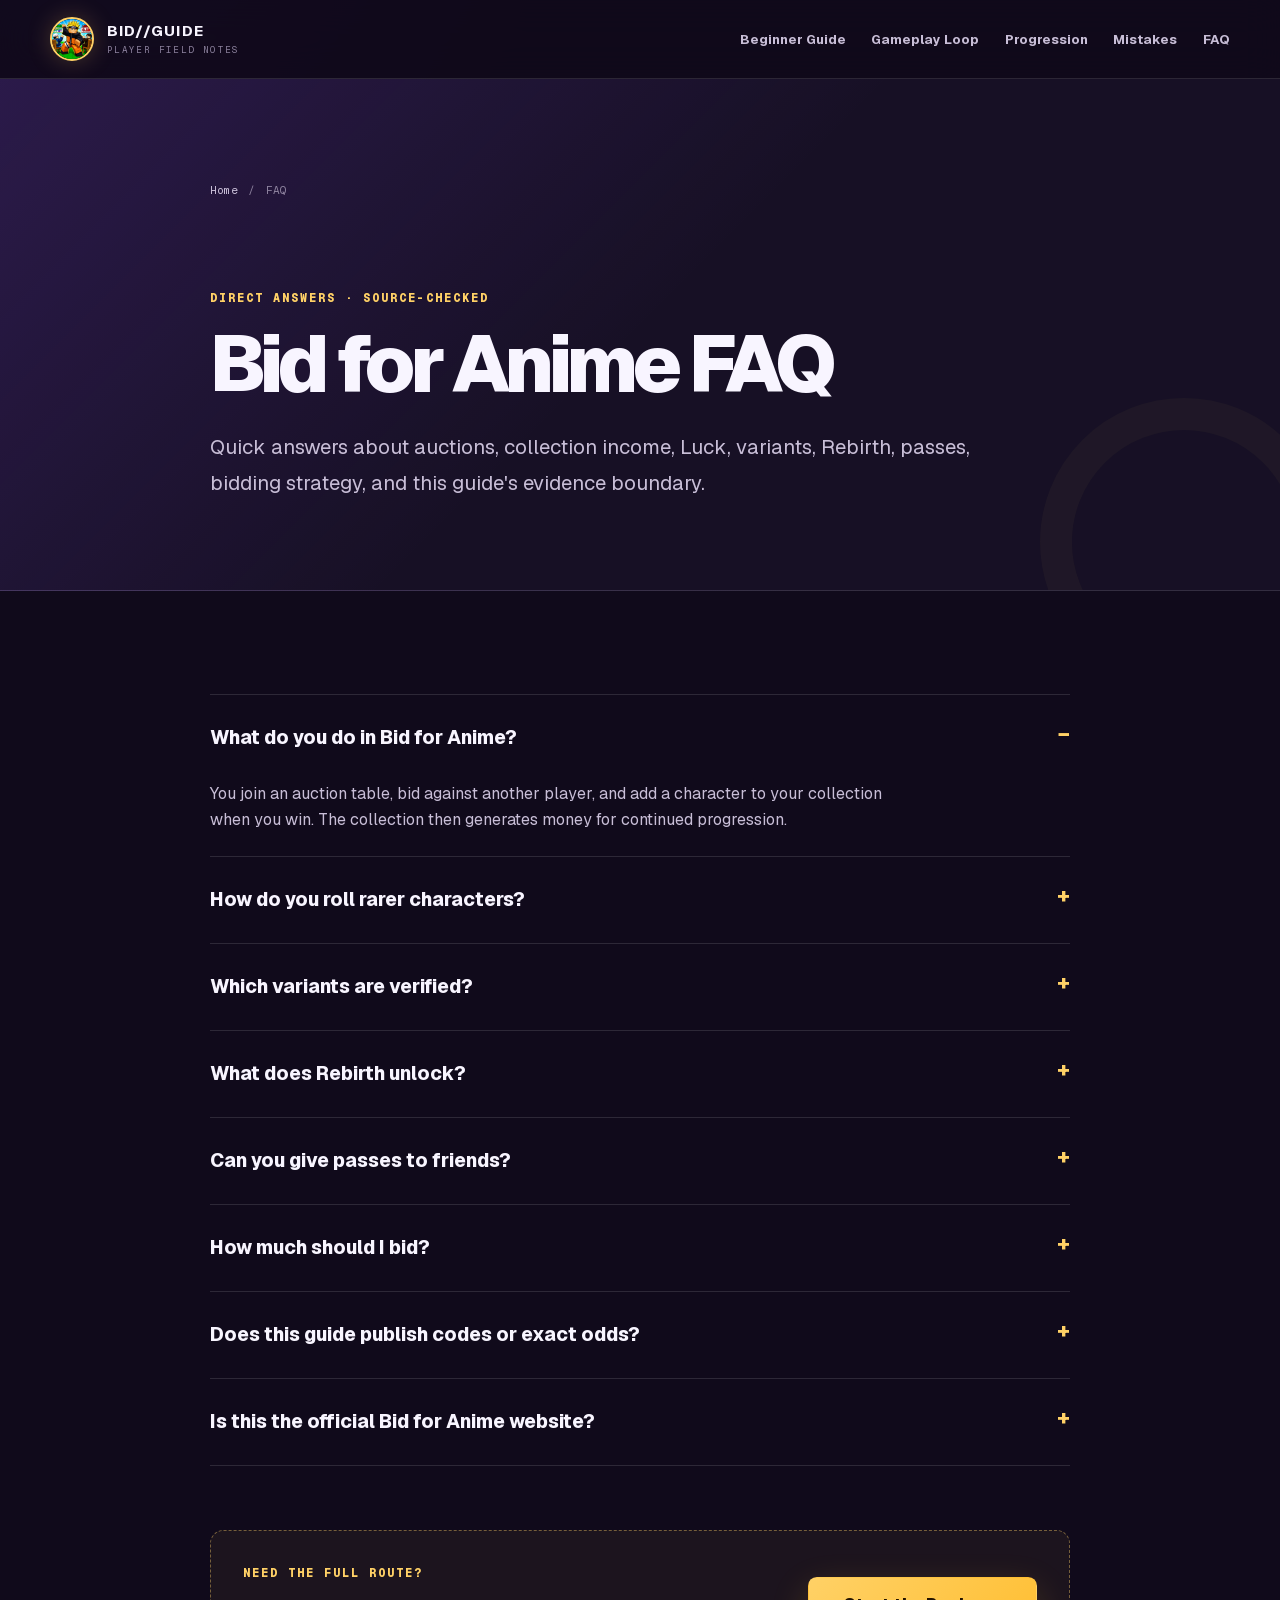
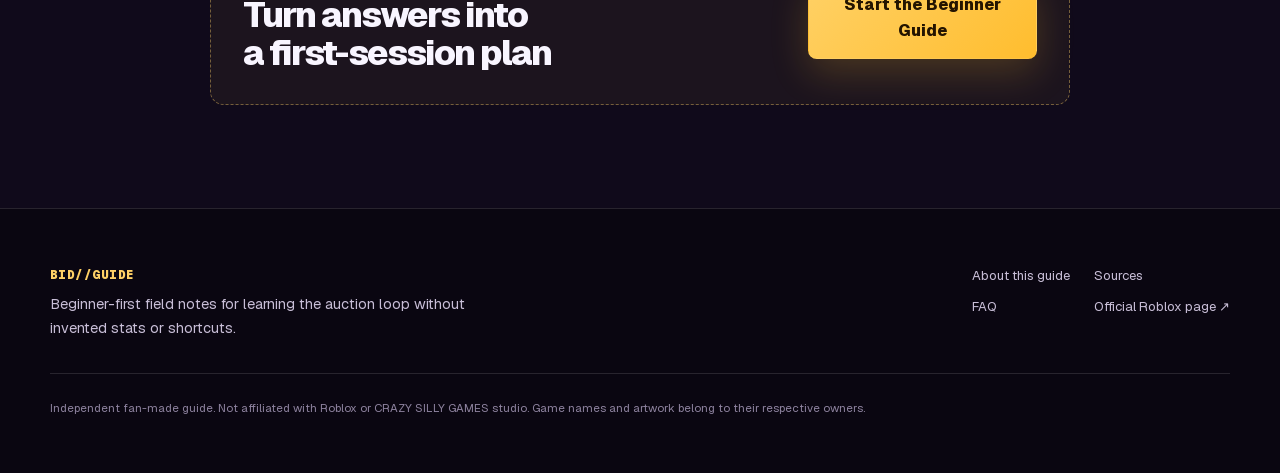
==== faq/index.html @ 11d9f4ff "deploy: publish Bid for Anime beginner guide" ====
<!DOCTYPE html><html lang="en"><head><meta charSet="utf-8"/><meta name="viewport" content="width=device-width, initial-scale=1"/><link rel="stylesheet" href="/_next/static/css/index.BKUpjQ6x.css" data-rsc-css-href="/_next/static/css/index.BKUpjQ6x.css" data-precedence="vite-rsc/importer-resources"/><title>FAQ | Bid for Anime Guide</title><meta name="description" content="Quick answers about auctions, collection income, Luck, variants, Rebirth, passes, bidding strategy, and this guide&#x27;s evidence boundary."/><meta name="application-name" content="Bid for Anime Guide"/><meta property="og:title" content="Bid for Anime Beginner Guide &amp; Quick Start"/><meta property="og:description" content="A beginner-first, fan-made guide to auctions, collection income, Luck upgrades, variants, and Rebirth progression in Bid for Anime."/><meta property="og:url" content="https://bidforanimegame.wiki/"/><meta property="og:site_name" content="Bid for Anime Guide"/><meta property="og:type" content="website"/><meta property="og:locale" content="en_US"/><meta property="og:image" content="https://bidforanimegame.wiki/og.png"/><meta property="og:image:width" content="1730"/><meta property="og:image:height" content="909"/><meta property="og:image:alt" content="Bid for Anime Beginner Guide and Quick Start"/><meta name="twitter:card" content="summary_large_image"/><meta name="twitter:title" content="Bid for Anime Beginner Guide &amp; Quick Start"/><meta name="twitter:description" content="A beginner-first, fan-made guide to auctions, collection income, Luck upgrades, variants, and Rebirth progression in Bid for Anime."/><meta name="twitter:image" content="https://bidforanimegame.wiki/og.png"/><link rel="shortcut icon" href="/images/bid-for-anime-icon.png"/><link rel="icon" href="/images/bid-for-anime-icon.png"/><link rel="apple-touch-icon" href="/images/bid-for-anime-icon.png"/><link rel="canonical" href="https://bidforanimegame.wiki/faq/"/><meta name="theme-color" content="#120c1f"/><meta name="color-scheme" content="dark"/>
<link rel="preload" href="/_next/static/_vinext_fonts/geist-8ac0455e797f/geist-98bbbccb.woff2" as="font" type="font/woff2" crossorigin />
<link rel="preload" href="/_next/static/_vinext_fonts/geist-mono-00e989178794/geist-mono-013b2f2f.woff2" as="font" type="font/woff2" crossorigin />
<style data-vinext-fonts>/* cyrillic-ext */
@font-face {
  font-family: 'Geist';
  font-style: normal;
  font-weight: 100 900;
  font-display: swap;
  src: url(/_next/static/_vinext_fonts/geist-8ac0455e797f/geist-ff2310f5.woff2) format('woff2');
  unicode-range: U+0460-052F, U+1C80-1C8A, U+20B4, U+2DE0-2DFF, U+A640-A69F, U+FE2E-FE2F;
}
/* cyrillic */
@font-face {
  font-family: 'Geist';
  font-style: normal;
  font-weight: 100 900;
  font-display: swap;
  src: url(/_next/static/_vinext_fonts/geist-8ac0455e797f/geist-875ccdd4.woff2) format('woff2');
  unicode-range: U+0301, U+0400-045F, U+0490-0491, U+04B0-04B1, U+2116;
}
/* vietnamese */
@font-face {
  font-family: 'Geist';
  font-style: normal;
  font-weight: 100 900;
  font-display: swap;
  src: url(/_next/static/_vinext_fonts/geist-8ac0455e797f/geist-52306abf.woff2) format('woff2');
  unicode-range: U+0102-0103, U+0110-0111, U+0128-0129, U+0168-0169, U+01A0-01A1, U+01AF-01B0, U+0300-0301, U+0303-0304, U+0308-0309, U+0323, U+0329, U+1EA0-1EF9, U+20AB;
}
/* latin-ext */
@font-face {
  font-family: 'Geist';
  font-style: normal;
  font-weight: 100 900;
  font-display: swap;
  src: url(/_next/static/_vinext_fonts/geist-8ac0455e797f/geist-001175b1.woff2) format('woff2');
  unicode-range: U+0100-02BA, U+02BD-02C5, U+02C7-02CC, U+02CE-02D7, U+02DD-02FF, U+0304, U+0308, U+0329, U+1D00-1DBF, U+1E00-1E9F, U+1EF2-1EFF, U+2020, U+20A0-20AB, U+20AD-20C0, U+2113, U+2C60-2C7F, U+A720-A7FF;
}
/* latin */
@font-face {
  font-family: 'Geist';
  font-style: normal;
  font-weight: 100 900;
  font-display: swap;
  src: url(/_next/static/_vinext_fonts/geist-8ac0455e797f/geist-98bbbccb.woff2) format('woff2');
  unicode-range: U+0000-00FF, U+0131, U+0152-0153, U+02BB-02BC, U+02C6, U+02DA, U+02DC, U+0304, U+0308, U+0329, U+2000-206F, U+20AC, U+2122, U+2191, U+2193, U+2212, U+2215, U+FEFF, U+FFFD;
}

@font-face {
  font-family: 'Geist Fallback';
  src: local("Arial");
  ascent-override: 95.94%;
  descent-override: 28.16%;
  line-gap-override: 0.00%;
  size-adjust: 104.76%;
}

.__font_geist_19ysh9d { font-family: 'Geist', 'Geist Fallback'; font-style: normal; }

.__variable_geist_19ysh9d { --font-geist-sans: 'Geist', 'Geist Fallback'; }

/* cyrillic-ext */
@font-face {
  font-family: 'Geist Mono';
  font-style: normal;
  font-weight: 100 900;
  font-display: swap;
  src: url(/_next/static/_vinext_fonts/geist-mono-00e989178794/geist-mono-f6b33328.woff2) format('woff2');
  unicode-range: U+0460-052F, U+1C80-1C8A, U+20B4, U+2DE0-2DFF, U+A640-A69F, U+FE2E-FE2F;
}
/* cyrillic */
@font-face {
  font-family: 'Geist Mono';
  font-style: normal;
  font-weight: 100 900;
  font-display: swap;
  src: url(/_next/static/_vinext_fonts/geist-mono-00e989178794/geist-mono-44e03052.woff2) format('woff2');
  unicode-range: U+0301, U+0400-045F, U+0490-0491, U+04B0-04B1, U+2116;
}
/* symbols2 */
@font-face {
  font-family: 'Geist Mono';
  font-style: normal;
  font-weight: 100 900;
  font-display: swap;
  src: url(/_next/static/_vinext_fonts/geist-mono-00e989178794/geist-mono-0638449e.woff2) format('woff2');
  unicode-range: U+2000-2001, U+2004-2008, U+200A, U+23B8-23BD, U+2500-259F;
}
/* vietnamese */
@font-face {
  font-family: 'Geist Mono';
  font-style: normal;
  font-weight: 100 900;
  font-display: swap;
  src: url(/_next/static/_vinext_fonts/geist-mono-00e989178794/geist-mono-971fb274.woff2) format('woff2');
  unicode-range: U+0102-0103, U+0110-0111, U+0128-0129, U+0168-0169, U+01A0-01A1, U+01AF-01B0, U+0300-0301, U+0303-0304, U+0308-0309, U+0323, U+0329, U+1EA0-1EF9, U+20AB;
}
/* latin-ext */
@font-face {
  font-family: 'Geist Mono';
  font-style: normal;
  font-weight: 100 900;
  font-display: swap;
  src: url(/_next/static/_vinext_fonts/geist-mono-00e989178794/geist-mono-44745446.woff2) format('woff2');
  unicode-range: U+0100-02BA, U+02BD-02C5, U+02C7-02CC, U+02CE-02D7, U+02DD-02FF, U+0304, U+0308, U+0329, U+1D00-1DBF, U+1E00-1E9F, U+1EF2-1EFF, U+2020, U+20A0-20AB, U+20AD-20C0, U+2113, U+2C60-2C7F, U+A720-A7FF;
}
/* latin */
@font-face {
  font-family: 'Geist Mono';
  font-style: normal;
  font-weight: 100 900;
  font-display: swap;
  src: url(/_next/static/_vinext_fonts/geist-mono-00e989178794/geist-mono-013b2f2f.woff2) format('woff2');
  unicode-range: U+0000-00FF, U+0131, U+0152-0153, U+02BB-02BC, U+02C6, U+02DA, U+02DC, U+0304, U+0308, U+0329, U+2000-206F, U+20AC, U+2122, U+2191, U+2193, U+2212, U+2215, U+FEFF, U+FFFD;
}

@font-face {
  font-family: 'Geist Mono Fallback';
  src: local("Arial");
  ascent-override: 74.67%;
  descent-override: 21.92%;
  line-gap-override: 0.00%;
  size-adjust: 134.59%;
}

.__font_geist_mono_1001rt9 { font-family: 'Geist Mono', 'Geist Mono Fallback'; font-style: normal; }

.__variable_geist_mono_1001rt9 { --font-geist-mono: 'Geist Mono', 'Geist Mono Fallback'; }
</style>
</head><body class="__variable_geist_19ysh9d __variable_geist_mono_1001rt9"><a class="skip-link" href="#main-content">Skip to main content</a><header class="site-header"><div class="shell header-inner"><a class="brand" href="/" aria-label="Bid for Anime Guide home"><span class="brand-icon" aria-hidden="true"><img src="/images/bid-for-anime-icon.png" alt="" width="44" height="44" loading="eager" fetchPriority="high" decoding="async" data-nimg="1"/></span><span><strong>BID//GUIDE</strong><small>PLAYER FIELD NOTES</small></span></a><nav aria-label="Primary navigation"><ul class="nav-list"><li><a href="/guides/beginner/">Beginner Guide</a></li><li><a href="/gameplay-loop/">Gameplay Loop</a></li><li><a href="/progression/">Progression</a></li><li><a href="/mistakes/">Mistakes</a></li><li><a href="/faq/">FAQ</a></li></ul></nav></div></header><main id="main-content"><section class="page-intro section-pad"><div class="shell narrow"><nav class="breadcrumbs" aria-label="Breadcrumb"><a href="/">Home</a><span aria-hidden="true">/</span><span aria-current="page">FAQ</span></nav><script type="application/ld+json">{"@context":"https://schema.org","@type":"BreadcrumbList","itemListElement":[{"@type":"ListItem","position":1,"name":"Home","item":"https://bidforanimegame.wiki/"},{"@type":"ListItem","position":2,"name":"FAQ","item":"https://bidforanimegame.wiki/faq/"}]}</script><p class="eyebrow">Direct answers · source-checked</p><h1>Bid for Anime FAQ</h1><p class="lede">Quick answers about auctions, collection income, Luck, variants, Rebirth, passes, bidding strategy, and this guide&#x27;s evidence boundary.</p></div></section><script type="application/ld+json">{"@context":"https://schema.org","@type":"FAQPage","mainEntity":[{"@type":"Question","name":"What do you do in Bid for Anime?","acceptedAnswer":{"@type":"Answer","text":"You join an auction table, bid against another player, and add a character to your collection when you win. The collection then generates money for continued progression."}},{"@type":"Question","name":"How do you roll rarer characters?","acceptedAnswer":{"@type":"Answer","text":"Upgrade Luck. The official experience description identifies Luck as the route to rolling rarer characters, without publishing exact odds."}},{"@type":"Question","name":"Which variants are verified?","acceptedAnswer":{"@type":"Answer","text":"The official experience page names four variants: Golden, Diamond, Galaxy, and RAINBOW."}},{"@type":"Question","name":"What does Rebirth unlock?","acceptedAnswer":{"@type":"Answer","text":"Rebirth unlocks unique titles, with the official description presenting a range from Extra to Final Boss."}},{"@type":"Question","name":"Can you give passes to friends?","acceptedAnswer":{"@type":"Answer","text":"Yes. The official experience page says players can give passes to friends."}},{"@type":"Question","name":"How much should I bid?","acceptedAnswer":{"@type":"Answer","text":"There is no verified universal amount. A practical heuristic is to choose an exit point before bidding and leave the auction when it passes that point."}},{"@type":"Question","name":"Does this guide publish codes or exact odds?","acceptedAnswer":{"@type":"Answer","text":"No. We have not verified codes, exact odds, economic formulas, or fixed values from the official sources, so this guide does not invent or publish them."}},{"@type":"Question","name":"Is this the official Bid for Anime website?","acceptedAnswer":{"@type":"Answer","text":"No. This is an independent fan-made guide. The Roblox experience page displays CRAZY SILLY GAMES studio as the publisher."}}]}</script><section class="section-pad"><div class="shell narrow"><div class="faq-list faq-page-list"><details open=""><summary>What do you do in Bid for Anime?</summary><p>You join an auction table, bid against another player, and add a character to your collection when you win. The collection then generates money for continued progression.</p></details><details><summary>How do you roll rarer characters?</summary><p>Upgrade Luck. The official experience description identifies Luck as the route to rolling rarer characters, without publishing exact odds.</p></details><details><summary>Which variants are verified?</summary><p>The official experience page names four variants: Golden, Diamond, Galaxy, and RAINBOW.</p></details><details><summary>What does Rebirth unlock?</summary><p>Rebirth unlocks unique titles, with the official description presenting a range from Extra to Final Boss.</p></details><details><summary>Can you give passes to friends?</summary><p>Yes. The official experience page says players can give passes to friends.</p></details><details><summary>How much should I bid?</summary><p>There is no verified universal amount. A practical heuristic is to choose an exit point before bidding and leave the auction when it passes that point.</p></details><details><summary>Does this guide publish codes or exact odds?</summary><p>No. We have not verified codes, exact odds, economic formulas, or fixed values from the official sources, so this guide does not invent or publish them.</p></details><details><summary>Is this the official Bid for Anime website?</summary><p>No. This is an independent fan-made guide. The Roblox experience page displays CRAZY SILLY GAMES studio as the publisher.</p></details></div><div class="closing-cta"><div><p class="eyebrow">Need the full route?</p><h2>Turn answers into a first-session plan</h2></div><a class="button button-primary" href="/guides/beginner/">Start the Beginner Guide</a></div></div></section></main><footer class="site-footer"><div class="shell footer-grid"><div><p class="footer-mark">BID//GUIDE</p><p class="footer-copy">Beginner-first field notes for learning the auction loop without invented stats or shortcuts.</p></div><div class="footer-links" aria-label="Guide links"><a href="/about/">About this guide</a><a href="/sources/">Sources</a><a href="/faq/">FAQ</a><a href="https://www.roblox.com/games/87274635966213/Bid-for-Anime" rel="noreferrer" target="_blank">Official Roblox page ↗</a></div><p class="fan-note">Independent fan-made guide. Not affiliated with Roblox or<!-- --> CRAZY SILLY GAMES studio<!-- -->. Game names and artwork belong to their respective owners.</p></div></footer><script type="application/ld+json">[{"@context":"https://schema.org","@type":"WebSite","@id":"https://bidforanimegame.wiki/#website","url":"https://bidforanimegame.wiki/","name":"Bid for Anime Guide","description":"A beginner-first, fan-made guide to auctions, collection income, Luck upgrades, variants, and Rebirth progression in Bid for Anime.","inLanguage":"en-US"},{"@context":"https://schema.org","@type":"VideoGame","@id":"https://bidforanimegame.wiki/#game","name":"Bid for Anime!","url":"https://www.roblox.com/games/87274635966213/Bid-for-Anime","sameAs":"https://www.roblox.com/games/87274635966213/Bid-for-Anime","gamePlatform":"Roblox","description":"A Roblox experience where players compete at auction tables, add won characters to a money-generating collection, upgrade Luck for rarer rolls, collect variants, and Rebirth for titles.","publisher":{"@type":"Organization","name":"CRAZY SILLY GAMES studio","url":"https://www.roblox.com/communities/1056817463/CRAZY-SILLY-GAMES-studio"},"mainEntityOfPage":"https://bidforanimegame.wiki/"}]</script></body></html>
---- _next/static/css/index.BKUpjQ6x.css ----
/*! tailwindcss v4.2.1 | MIT License | https://tailwindcss.com */
@layer theme{:root,:host{--font-sans:ui-sans-serif, system-ui, sans-serif, "Apple Color Emoji", "Segoe UI Emoji", "Segoe UI Symbol", "Noto Color Emoji";--font-mono:ui-monospace, SFMono-Regular, Menlo, Monaco, Consolas, "Liberation Mono", "Courier New", monospace;--spacing:.25rem;--default-font-family:var(--font-sans);--default-mono-font-family:var(--font-mono)}}@layer base{*,:after,:before{box-sizing:border-box;border:0 solid;margin:0;padding:0}::backdrop{box-sizing:border-box;border:0 solid;margin:0;padding:0}::file-selector-button{box-sizing:border-box;border:0 solid;margin:0;padding:0}html,:host{-webkit-text-size-adjust:100%;tab-size:4;line-height:1.5;font-family:var(--default-font-family,ui-sans-serif, system-ui, sans-serif, "Apple Color Emoji", "Segoe UI Emoji", "Segoe UI Symbol", "Noto Color Emoji");font-feature-settings:var(--default-font-feature-settings,normal);font-variation-settings:var(--default-font-variation-settings,normal);-webkit-tap-highlight-color:transparent}hr{height:0;color:inherit;border-top-width:1px}abbr:where([title]){-webkit-text-decoration:underline dotted;text-decoration:underline dotted}h1,h2,h3,h4,h5,h6{font-size:inherit;font-weight:inherit}a{color:inherit;-webkit-text-decoration:inherit;-webkit-text-decoration:inherit;-webkit-text-decoration:inherit;-webkit-text-decoration:inherit;text-decoration:inherit}b,strong{font-weight:bolder}code,kbd,samp,pre{font-family:var(--default-mono-font-family,ui-monospace, SFMono-Regular, Menlo, Monaco, Consolas, "Liberation Mono", "Courier New", monospace);font-feature-settings:var(--default-mono-font-feature-settings,normal);font-variation-settings:var(--default-mono-font-variation-settings,normal);font-size:1em}small{font-size:80%}sub,sup{vertical-align:baseline;font-size:75%;line-height:0;position:relative}sub{bottom:-.25em}sup{top:-.5em}table{text-indent:0;border-color:inherit;border-collapse:collapse}:-moz-focusring{outline:auto}progress{vertical-align:baseline}summary{display:list-item}ol,ul,menu{list-style:none}img,svg,video,canvas,audio,iframe,embed,object{vertical-align:middle;display:block}img,video{max-width:100%;height:auto}button,input,select,optgroup,textarea{font:inherit;font-feature-settings:inherit;font-variation-settings:inherit;letter-spacing:inherit;color:inherit;opacity:1;background-color:#0000;border-radius:0}::file-selector-button{font:inherit;font-feature-settings:inherit;font-variation-settings:inherit;letter-spacing:inherit;color:inherit;opacity:1;background-color:#0000;border-radius:0}:where(select:is([multiple],[size])) optgroup{font-weight:bolder}:where(select:is([multiple],[size])) optgroup option{padding-inline-start:20px}::file-selector-button{margin-inline-end:4px}::placeholder{opacity:1}@supports (not ((-webkit-appearance:-apple-pay-button))) or (contain-intrinsic-size:1px){::placeholder{color:currentColor}@supports (color:color-mix(in lab, red, red)){::placeholder{color:color-mix(in oklab, currentcolor 50%, transparent)}}}textarea{resize:vertical}::-webkit-search-decoration{-webkit-appearance:none}::-webkit-date-and-time-value{min-height:1lh;text-align:inherit}::-webkit-datetime-edit{display:inline-flex}::-webkit-datetime-edit-fields-wrapper{padding:0}::-webkit-datetime-edit{padding-block:0}::-webkit-datetime-edit-year-field{padding-block:0}::-webkit-datetime-edit-month-field{padding-block:0}::-webkit-datetime-edit-day-field{padding-block:0}::-webkit-datetime-edit-hour-field{padding-block:0}::-webkit-datetime-edit-minute-field{padding-block:0}::-webkit-datetime-edit-second-field{padding-block:0}::-webkit-datetime-edit-millisecond-field{padding-block:0}::-webkit-datetime-edit-meridiem-field{padding-block:0}::-webkit-calendar-picker-indicator{line-height:1}:-moz-ui-invalid{box-shadow:none}button,input:where([type=button],[type=reset],[type=submit]){-webkit-appearance:button;appearance:button}::file-selector-button{-webkit-appearance:button;appearance:button}::-webkit-inner-spin-button{height:auto}::-webkit-outer-spin-button{height:auto}[hidden]:where(:not([hidden=until-found])){display:none!important}}@layer components;@layer utilities{.visible{visibility:visible}.fixed{position:fixed}.static{position:static}.start{inset-inline-start:var(--spacing)}.end{inset-inline-end:var(--spacing)}.hidden{display:none}.table{display:table}}:root{--ink:#f8f5ff;--muted:#c8bed7;--dim:#8d829e;--night:#100a1b;--night-2:#171025;--panel:#211731;--panel-2:#2a1d3d;--line:#ffffff1f;--gold:#ffd166;--gold-strong:#ffbd2e;--purple:#b98cff;--purple-strong:#8d4cff;--mint:#8ff5db;--danger:#ff8ba7;--shadow:0 28px 80px #02000861}*{box-sizing:border-box}html{scroll-behavior:smooth;background:var(--night)}body{background:radial-gradient(circle at 8% -10%, #8d4cff33, transparent 30rem), var(--night);min-width:320px;color:var(--ink);font-family:var(--font-geist-sans), Arial, Helvetica, sans-serif;-webkit-font-smoothing:antialiased;margin:0;line-height:1.65;overflow-x:hidden}body:before{z-index:-1;content:"";pointer-events:none;background-image:linear-gradient(#ffffff06 1px,#0000 1px),linear-gradient(90deg,#ffffff06 1px,#0000 1px);background-size:48px 48px;position:fixed;inset:0}a{color:inherit}img{max-width:100%;display:block}h1,h2,h3,p{margin-top:0}h1,h2,h3{text-wrap:balance;line-height:1.08}h1{letter-spacing:-.072em;margin-bottom:1.4rem;font-size:clamp(2.8rem,7.2vw,6.8rem);font-weight:850}h2{letter-spacing:-.055em;margin-bottom:1rem;font-size:clamp(2rem,4.4vw,3.8rem);font-weight:820}h3{letter-spacing:-.025em;margin-bottom:.65rem;font-size:clamp(1.18rem,2vw,1.45rem)}p{color:var(--muted)}::selection{background:var(--gold);color:#251603}:focus-visible{outline:3px solid var(--mint);outline-offset:4px}.skip-link{z-index:100;background:var(--gold);color:#1b1000;border-radius:.5rem;padding:.7rem 1rem;font-weight:800;transition:transform .16s;position:fixed;top:.75rem;left:.75rem;transform:translateY(-160%)}.skip-link:focus{transform:translateY(0)}.shell{width:min(1180px,100% - 2.5rem);margin-inline:auto}.shell.narrow{width:min(860px,100% - 2.5rem)}.section-pad{padding-block:clamp(4rem,8vw,7.5rem)}.eyebrow,.card-kicker{color:var(--gold);font-family:var(--font-geist-mono), monospace;letter-spacing:.17em;text-transform:uppercase;margin-bottom:.85rem;font-size:.74rem;font-weight:800}.lede,.hero-lede,.section-lede{font-size:clamp(1.05rem,1.8vw,1.28rem);line-height:1.75}.section-heading{max-width:720px;margin-bottom:clamp(2rem,5vw,3.5rem)}.section-heading>p:last-child{max-width:620px;margin-bottom:0}.split-heading{justify-content:space-between;align-items:end;gap:2rem;max-width:none;display:flex}.split-heading>div:first-child{max-width:720px}.text-link,.source-links a{color:var(--gold);text-underline-offset:.3em;font-weight:780;text-decoration:none}.text-link:hover,.source-links a:hover{text-decoration:underline}.site-header{z-index:50;border-bottom:1px solid var(--line);-webkit-backdrop-filter:blur(18px);backdrop-filter:blur(18px);background:#100a1be0;position:sticky;top:0}.header-inner{justify-content:space-between;align-items:center;gap:2rem;min-height:78px;display:flex}.brand{flex:none;align-items:center;gap:.8rem;text-decoration:none;display:inline-flex}.brand-icon{border:2px solid var(--gold);border-radius:50%;place-items:center;width:44px;height:44px;display:grid;overflow:hidden;box-shadow:0 0 24px #ffd16638}.brand-icon img{object-fit:cover;width:100%;height:100%}.brand strong,.brand small{line-height:1.1;display:block}.brand strong{letter-spacing:.08em;font-size:.95rem}.brand small{color:var(--dim);font-family:var(--font-geist-mono), monospace;letter-spacing:.15em;margin-top:.32rem;font-size:.58rem}.nav-list{align-items:center;gap:1.6rem;margin:0;padding:0;list-style:none;display:flex}.nav-list a{color:var(--muted);white-space:nowrap;font-size:.82rem;font-weight:700;text-decoration:none}.nav-list a:hover{color:var(--gold)}.hero{border-bottom:1px solid var(--line);padding-top:clamp(2.4rem,4.5vw,4.5rem);padding-bottom:clamp(2.4rem,4vw,4rem);position:relative;overflow:hidden}.hero:after{content:"";pointer-events:none;border:1px solid #ffd1661f;border-radius:50%;width:36rem;height:36rem;position:absolute;top:4rem;right:-10rem;box-shadow:0 0 0 5rem #b98cff09,0 0 0 10rem #ffd16606}.hero-grid{z-index:1;grid-template-columns:1.02fr .98fr;align-items:center;gap:clamp(2rem,5vw,4.5rem);display:grid;position:relative}.hero-copy h1{max-width:760px;margin-bottom:1rem;font-size:clamp(2.6rem,5vw,4.8rem);line-height:1.02}.hero-lede{max-width:650px;margin-bottom:1.25rem;font-size:clamp(1rem,1.4vw,1.15rem);line-height:1.55}.hero-actions,.about-actions{flex-wrap:wrap;gap:.85rem;display:flex}.button{text-align:center;border:1px solid #0000;border-radius:.55rem;justify-content:center;align-items:center;min-height:52px;padding:.85rem 1.25rem;font-weight:820;text-decoration:none;transition:transform .15s,border-color .15s,background .15s;display:inline-flex}.button:hover{transform:translateY(-2px)}.button-primary{background:linear-gradient(135deg, var(--gold), var(--gold-strong));color:#241400;position:relative;overflow:hidden;box-shadow:0 14px 38px #ffbd2e33}.button-primary:after{content:"";background:#ffffff52;width:18%;height:260%;transition:left .26s;position:absolute;top:-80%;left:-30%;transform:rotate(24deg)}.button-primary:hover:after{left:120%}.button-secondary{color:var(--ink);background:#b98cff14;border-color:#b98cff73}.button-secondary:hover{border-color:var(--purple);background:#b98cff29}.button-inline{margin-top:1.5rem}.hero-official-link{color:var(--dim);margin:1.2rem 0 0;font-size:.78rem}.hero-official-link a{color:var(--muted);text-underline-offset:.25em}.hero-visual{min-height:430px;position:relative}.hero-frame{background:var(--panel);width:calc(100% - 2.8rem);box-shadow:var(--shadow);border:1px solid #ffd16652;border-radius:1.25rem;margin:.5rem 0 0 auto;overflow:hidden;transform:rotate(1.7deg)}.hero-frame:after{content:"";background:linear-gradient(#0000 45%,#100a1bb8);position:absolute;inset:0}.hero-frame img{object-fit:cover;width:100%;min-height:340px}.bid-paddle{z-index:3;color:#fff;text-align:center;background:linear-gradient(145deg,#7f43e8,#4c238f);border:5px solid #f7d77d;border-radius:50%;place-items:center;width:152px;height:152px;display:grid;position:absolute;bottom:1.2rem;right:0;transform:rotate(-8deg);box-shadow:0 22px 45px #00000061}.bid-paddle:after{content:"";background:#5d2ba9;border:4px solid #f7d77d;border-top:0;border-radius:0 0 13px 13px;width:35px;height:95px;position:absolute;bottom:-88px}.bid-paddle span,.bid-paddle strong{line-height:1;position:absolute}.bid-paddle span{font-family:var(--font-geist-mono), monospace;letter-spacing:.16em;font-size:.62rem;top:43px}.bid-paddle strong{font-size:2.5rem;top:65px}.ticket-stub{z-index:2;background:var(--gold);color:#281900;border:1px dashed #100a1b8c;border-radius:.55rem;justify-content:space-between;align-items:center;width:230px;padding:1rem 1.2rem;display:flex;position:absolute;bottom:0;left:0;transform:rotate(-4deg);box-shadow:0 14px 35px #00000047}.ticket-stub span{font-family:var(--font-geist-mono), monospace;letter-spacing:.12em;font-size:.57rem;font-weight:800}.ticket-stub strong{font-size:.7rem}.quick-section{background:var(--night-2)}.quick-grid,.loop-track,.variant-list,.source-list,.asset-links,.stacked-steps,.loop-detail ol{margin:0;padding:0;list-style:none}.quick-grid{border-top:1px solid var(--line);border-left:1px solid var(--line);grid-template-columns:repeat(4,1fr);display:grid}.quick-grid li{border-right:1px solid var(--line);border-bottom:1px solid var(--line);background:#ffffff05;min-height:280px;padding:1.7rem}.quick-grid li:hover{background:#b98cff0f}.step-index,.roadmap-number{width:42px;height:42px;color:var(--gold);font-family:var(--font-geist-mono), monospace;border:1px solid #ffd16680;border-radius:50%;place-items:center;margin-bottom:2.4rem;font-size:.72rem;font-weight:800;display:inline-grid}.quick-grid p{margin-bottom:0;font-size:.92rem}.loop-section{position:relative;overflow:hidden}.loop-track{grid-template-columns:repeat(6,1fr);display:grid}.loop-track li{border-top:1px solid var(--line);border-bottom:1px solid var(--line);flex-direction:column;justify-content:center;min-height:158px;padding:1.2rem;display:flex;position:relative}.loop-track li:not(:last-child):after{z-index:2;border:1px solid var(--line);background:var(--night);width:21px;height:21px;color:var(--gold);content:"›";border-radius:50%;place-items:center;display:grid;position:absolute;top:50%;right:-10px;transform:translateY(-50%)}.loop-track span,.loop-track small{color:var(--dim);font-family:var(--font-geist-mono), monospace}.loop-track span{margin-bottom:1.2rem;font-size:.7rem}.loop-track strong{color:var(--gold);font-size:1.2rem}.loop-track small{margin-top:.4rem;font-size:.62rem;line-height:1.45}.inline-ticket{background:var(--gold);color:#261700;border:1px dashed #100a1b8c;border-radius:.5rem;justify-content:space-between;align-items:center;gap:1rem;width:min(480px,100%);margin:2.5rem 0 0 auto;padding:1rem 1.2rem;text-decoration:none;display:flex}.inline-ticket span{font-family:var(--font-geist-mono), monospace;letter-spacing:.1em;font-size:.65rem;font-weight:800}.roadmap-section,.faq-preview,.next-section,.asset-section{border-block:1px solid var(--line);background:var(--night-2)}.variant-mini{flex-wrap:wrap;justify-content:flex-end;gap:.45rem;display:flex}.variant-mini span{color:var(--purple);font-family:var(--font-geist-mono), monospace;border:1px solid #b98cff57;border-radius:999px;padding:.35rem .65rem;font-size:.62rem;font-weight:800}.roadmap-grid,.guide-grid,.mistake-grid,.next-grid,.progression-grid,.evidence-grid,.about-grid{gap:1rem;display:grid}.roadmap-grid{grid-template-columns:repeat(4,1fr)}.roadmap-grid article,.guide-card,.mistake-grid article,.next-card,.progression-grid article,.about-grid article{border:1px solid var(--line);background:#ffffff07;border-radius:.9rem}.roadmap-grid article{padding:1.5rem}.roadmap-grid article:nth-child(2n){transform:translateY(1.2rem)}.roadmap-grid p:last-child{margin-bottom:0}.guide-grid{grid-template-columns:repeat(2,1fr)}.guide-card{min-height:250px;padding:2rem;text-decoration:none;transition:transform .16s,border-color .16s;position:relative}.guide-card:hover,.next-card:hover{border-color:#ffd1668c;transform:translateY(-4px)}.guide-card>span,.next-card>span{color:var(--gold);font-family:var(--font-geist-mono), monospace;letter-spacing:.14em;font-size:.65rem;font-weight:800}.guide-card h3{margin-top:2.8rem;font-size:1.65rem}.guide-card strong{color:var(--gold);position:absolute;bottom:1.6rem;right:2rem}.guide-card-featured{background:linear-gradient(135deg, #ffd1661f, transparent 48%), var(--panel);border-color:#ffd16659}.mistake-preview{background:linear-gradient(180deg, var(--night), #160b20)}.mistake-grid{grid-template-columns:repeat(3,1fr)}.mistake-grid article{min-height:225px;padding:1.5rem}.mistake-grid article>span{color:var(--danger);font-family:var(--font-geist-mono), monospace;margin-bottom:2.2rem;font-size:.72rem;font-weight:800;display:block}.faq-list details{border-bottom:1px solid var(--line)}.faq-list details:first-child{border-top:1px solid var(--line)}.faq-list summary{cursor:pointer;padding:1.4rem 3rem 1.4rem 0;font-size:1.08rem;font-weight:760;list-style:none;position:relative}.faq-list summary::-webkit-details-marker{display:none}.faq-list summary:after{color:var(--gold);content:"+";font-family:var(--font-geist-mono), monospace;font-size:1.4rem;position:absolute;top:1.25rem;right:0}.faq-list details[open] summary:after{content:"−"}.faq-list details p{max-width:720px;padding:0 3rem 1.4rem 0}.source-preview{background:linear-gradient(130deg,#8d4cff1f,#0000 55%)}.source-preview-grid{grid-template-columns:.8fr 1.2fr;gap:clamp(2rem,7vw,6rem);display:grid}.source-links{flex-wrap:wrap;gap:1.5rem;display:flex}.site-footer{border-top:1px solid var(--line);background:#0a0611;padding-block:3.5rem}.footer-grid{grid-template-columns:1fr auto;gap:2rem 4rem;display:grid}.footer-mark{color:var(--gold);font-family:var(--font-geist-mono), monospace;letter-spacing:.12em;margin-bottom:.5rem;font-size:.78rem;font-weight:900}.footer-copy{max-width:470px;margin-bottom:0;font-size:.9rem}.footer-links{grid-template-columns:repeat(2,auto);align-content:start;gap:.6rem 1.5rem;display:grid}.footer-links a{color:var(--muted);font-size:.82rem;text-decoration:none}.footer-links a:hover{color:var(--gold)}.fan-note{border-top:1px solid var(--line);color:var(--dim);grid-column:1/-1;margin:0;padding-top:1.5rem;font-size:.72rem}.page-intro{border-bottom:1px solid var(--line);background:linear-gradient(135deg, #8d4cff2b, transparent 50%), var(--night-2);padding-bottom:clamp(3.5rem,7vw,6rem);position:relative;overflow:hidden}.page-intro:after{content:"";border:2rem solid #ffd16609;border-radius:50%;width:18rem;height:18rem;position:absolute;bottom:-6rem;right:-3rem}.page-intro h1{max-width:820px;font-size:clamp(2.8rem,6.2vw,5.6rem)}.page-intro .lede{max-width:760px;margin-bottom:0}.breadcrumbs{color:var(--dim);font-family:var(--font-geist-mono), monospace;align-items:center;gap:.65rem;margin-bottom:clamp(3rem,7vw,5.5rem);font-size:.7rem;display:flex}.breadcrumbs a{color:var(--muted);text-decoration:none}.breadcrumbs a:hover{color:var(--gold)}.article-shell{grid-template-columns:190px minmax(0,1fr);align-items:start;gap:clamp(2rem,6vw,5rem);display:grid}.article-rail{border-left:1px solid #ffd16659;gap:.75rem;padding-left:1rem;display:grid;position:sticky;top:110px}.article-rail span{color:var(--gold);font-family:var(--font-geist-mono), monospace;letter-spacing:.12em;margin-bottom:.6rem;font-size:.62rem;font-weight:800}.article-rail a{color:var(--muted);font-size:.78rem;text-decoration:none}.article-rail a:hover{color:var(--ink)}.article-main{min-width:0}.stacked-steps li{border-top:1px solid var(--line);grid-template-columns:62px 1fr;gap:1rem;padding:1.5rem 0;display:grid}.stacked-steps li:last-child{border-bottom:1px solid var(--line)}.stacked-steps>li>span{color:var(--gold);font-family:var(--font-geist-mono), monospace;font-weight:800}.stacked-steps p,.timeline-list p{margin-bottom:0}.auction-note{background:#ffd1660f;border:1px dashed #ffd16673;border-radius:.75rem;margin-block:2.5rem;padding:1.5rem 1.5rem 1.3rem;position:relative}.auction-note:before,.auction-note:after{background:var(--night);content:"";border:1px dashed #ffd16673;width:16px;height:32px;position:absolute;top:50%;transform:translateY(-50%)}.auction-note:before{border-left:0;border-radius:0 30px 30px 0;left:-9px}.auction-note:after{border-right:0;border-radius:30px 0 0 30px;right:-9px}.auction-note-label{color:var(--gold);font-family:var(--font-geist-mono), monospace;letter-spacing:.14em;font-size:.62rem;font-weight:850}.auction-note p{margin:.55rem 0 0}.article-section{padding-top:4.5rem;scroll-margin-top:105px}.timeline-list{border-left:1px solid #b98cff5c}.timeline-list article{grid-template-columns:52px 1fr;gap:1rem;padding:0 0 2.5rem 1.5rem;display:grid;position:relative}.timeline-list article>span{background:var(--purple-strong);color:#fff;width:38px;height:38px;font-family:var(--font-geist-mono), monospace;border-radius:50%;place-items:center;font-size:.72rem;font-weight:800;display:grid}.bid-discipline{border:1px solid var(--line);background:var(--panel);border-radius:1rem;justify-content:space-between;align-items:end;gap:2rem;padding:2rem;display:flex}.bid-discipline>div{max-width:620px}.bid-discipline p:last-child{margin-bottom:0}.next-grid{grid-template-columns:repeat(2,1fr)}.next-card{min-height:230px;padding:1.7rem;text-decoration:none;transition:transform .16s,border-color .16s}.next-card h3{margin-top:2.5rem;font-size:1.55rem}.next-card strong{color:var(--gold);font-size:.84rem}.feature-panel{border:1px solid var(--line);background:var(--panel);border-radius:1.2rem;grid-template-columns:1fr 1fr;align-items:center;gap:clamp(2rem,6vw,5rem);padding:1.25rem;display:grid}.feature-panel>div:last-child{padding:1.5rem 2rem 1.5rem 0}.feature-image{border-radius:.8rem;overflow:hidden}.feature-image img{object-fit:cover;width:100%;min-height:410px}.loop-detail{border-top:1px solid var(--line)}.loop-detail li{border-top:1px solid var(--line);grid-template-columns:130px 1fr;gap:1.5rem;padding:2rem 0;display:grid}.loop-detail li:last-child{border-bottom:1px solid var(--line)}.loop-detail-index{flex-direction:column;display:flex}.loop-detail-index span{color:var(--gold);font-family:var(--font-geist-mono), monospace;font-size:1.4rem;font-weight:900}.loop-detail-index small{color:var(--dim);font-family:var(--font-geist-mono), monospace;text-transform:uppercase}.loop-detail p{margin-bottom:0}.progression-grid{grid-template-columns:repeat(6,1fr)}.progression-grid article{grid-column:span 2;min-height:245px;padding:1.6rem}.progression-grid article:nth-child(4),.progression-grid article:nth-child(5){grid-column:span 3}.progression-topline{justify-content:space-between;align-items:center;margin-bottom:2.4rem;display:flex}.progression-topline>span{color:var(--dim);font-family:var(--font-geist-mono), monospace;font-size:.7rem}.progression-topline .card-kicker{margin:0}.variant-section{border-block:1px solid var(--line);background:var(--night-2)}.variant-panel{grid-template-columns:.8fr 1.2fr;align-items:center;gap:clamp(2rem,7vw,6rem);display:grid}.variant-list{grid-template-columns:repeat(2,1fr);gap:.8rem;display:grid}.variant-list li{background:linear-gradient(145deg,#b98cff1a,#0000);border:1px solid #b98cff52;border-radius:.7rem;justify-content:space-between;align-items:center;min-height:105px;padding:1.2rem;display:flex}.variant-list span{color:var(--dim);font-family:var(--font-geist-mono), monospace;font-size:.65rem}.variant-list strong{color:var(--purple);font-size:1.1rem}.evidence-grid{grid-template-columns:repeat(2,1fr)}.evidence-grid>div{border-left:3px solid var(--mint);background:#8ff5db0d;padding:2rem}.evidence-grid>div:last-child{border-left-color:var(--danger);background:#ff8ba70d}.mistake-list>article{border-top:1px solid var(--line);grid-template-columns:135px 1fr;gap:2rem;padding:2.5rem 0;display:grid}.mistake-list>article:last-of-type{border-bottom:1px solid var(--line)}.mistake-number span,.mistake-number strong{font-family:var(--font-geist-mono), monospace;display:block}.mistake-number span{color:var(--danger);letter-spacing:.12em;font-size:.62rem;font-weight:850}.mistake-number strong{color:#ff8ba759;margin-top:.35rem;font-size:3rem;line-height:1}.reset-line{border-left:2px solid var(--mint);background:#8ff5db0d;grid-template-columns:72px 1fr;gap:1rem;margin-top:1.5rem;padding:1rem 1.2rem;display:grid}.reset-line span{color:var(--mint);font-family:var(--font-geist-mono), monospace;letter-spacing:.1em;font-size:.65rem;font-weight:850}.reset-line p{margin:0}.closing-cta{background:#ffd1660d;border:1px dashed #ffd16666;border-radius:.85rem;justify-content:space-between;align-items:center;gap:2rem;margin-top:4rem;padding:2rem;display:flex}.closing-cta h2{margin-bottom:0;font-size:clamp(1.5rem,3vw,2.2rem)}.faq-page-list summary{padding-block:1.7rem;font-size:1.2rem}.source-page-grid{grid-template-columns:1.2fr .8fr;align-items:start;gap:clamp(2.5rem,7vw,6rem);display:grid}.footage-section{border-block:1px solid var(--line);background:linear-gradient(135deg,#8d4cff1a,#0000 55%)}.observed-list{gap:.75rem;margin:0;padding:0;list-style:none;display:grid}.observed-list li{border:1px solid var(--line);color:var(--muted);background:#ffffff06;border-radius:.65rem;padding:1rem 1rem 1rem 2.6rem;position:relative}.observed-list li:before{color:var(--mint);content:"✓";font-weight:900;position:absolute;top:1rem;left:1rem}.compact-source-list li:first-child{border-top:1px solid var(--line)}.source-list li{border-top:1px solid var(--line);grid-template-columns:45px 1fr;gap:1rem;padding:1.5rem 0;display:grid}.source-list li:last-child{border-bottom:1px solid var(--line)}.source-list li>span{color:var(--dim);font-family:var(--font-geist-mono), monospace;font-size:.7rem}.source-list a,.asset-links a{color:var(--ink);text-underline-offset:.3em;font-weight:760;text-decoration-color:#ffd16680}.source-list p{margin:.5rem 0 0}.method-card{background:var(--panel);box-shadow:var(--shadow);border:1px solid #ffd16652;border-radius:1rem;padding:2rem;position:sticky;top:110px}.method-card ul{color:var(--muted);margin:1.5rem 0 0;padding-left:1.2rem}.method-card li+li{margin-top:1rem}.asset-links{gap:.8rem;display:grid}.asset-links li{border:1px solid var(--line);border-radius:.6rem;padding:1rem 1.2rem}.about-grid{grid-template-columns:repeat(2,1fr)}.about-grid article{padding:2rem}.about-grid article:nth-child(3){grid-column:1/-1}.about-actions{grid-column:1/-1;margin-top:1rem}.not-found{place-items:center;min-height:68vh;display:grid}.not-found-card{background:linear-gradient(135deg, #8d4cff24, transparent), var(--panel);box-shadow:var(--shadow);border:1px dashed #ffd16673;border-radius:1rem;padding:clamp(2rem,6vw,4.5rem)}.not-found-card h1{font-size:clamp(2.5rem,6vw,5rem)}@media (max-width:980px){.header-inner{flex-direction:column;align-items:stretch;gap:.65rem;width:100%;padding-block:.8rem;display:flex}.header-inner nav{width:100%;min-width:0}.nav-list{border-top:1px solid var(--line);flex-wrap:wrap;gap:.5rem 1rem;margin:0;padding:.7rem 0 0}.nav-list a{white-space:normal;font-size:.76rem}.hero-grid,.feature-panel,.variant-panel,.source-page-grid{grid-template-columns:1fr}.hero-visual{width:min(680px,100%);min-height:420px}.quick-grid,.roadmap-grid{grid-template-columns:repeat(2,1fr)}.loop-track{grid-template-columns:repeat(3,1fr)}.loop-track li:nth-child(3):after{display:none}.progression-grid article{grid-column:span 3}.feature-panel>div:last-child{padding:1rem}.method-card{position:static}}@media (max-width:720px){.shell,.shell.narrow{width:min(100% - 1.4rem,1180px)}.section-pad{padding-block:4rem}.header-inner{gap:.5rem}.nav-list{gap:.42rem .75rem}.nav-list a{font-size:.7rem;line-height:1.25}.split-heading,.bid-discipline,.closing-cta{display:block}.split-heading .text-link{margin-top:.5rem;display:inline-block}.hero{padding-top:2.5rem;padding-bottom:3rem}.hero-copy h1{font-size:clamp(2.45rem,12.5vw,3.6rem)}.hero-actions .button,.about-actions .button,.closing-cta .button{width:100%}.hero-visual{min-height:360px}.hero-frame{width:calc(100% - 1.2rem);margin-top:0}.hero-frame img{min-height:280px}.bid-paddle{border-width:4px;width:105px;height:105px;bottom:1.4rem;right:.5rem}.bid-paddle:after{width:26px;height:65px;bottom:-62px}.bid-paddle span{font-size:.5rem;top:29px}.bid-paddle strong{font-size:1.8rem;top:45px}.ticket-stub{width:190px;padding:.8rem}.quick-grid,.guide-grid,.mistake-grid,.next-grid,.evidence-grid,.about-grid,.source-preview-grid{grid-template-columns:1fr}.quick-grid li{min-height:220px}.roadmap-grid{grid-template-columns:1fr}.roadmap-grid article:nth-child(2n){transform:none}.loop-track{grid-template-columns:repeat(2,1fr)}.loop-track li:nth-child(2):after,.loop-track li:nth-child(4):after{display:none}.loop-track li:nth-child(3):after{display:grid}.variant-mini{justify-content:flex-start}.footer-grid,.footer-links{grid-template-columns:1fr}.fan-note{grid-column:1}.article-shell{grid-template-columns:1fr}.article-rail{border:1px solid var(--line);border-radius:.6rem;grid-template-columns:repeat(3,auto);gap:.6rem 1rem;padding:1rem;position:static}.article-rail span{grid-column:1/-1;margin:0}.bid-discipline .button,.closing-cta .button{margin-top:1.5rem}.feature-image img{min-height:260px}.loop-detail li,.mistake-list>article{grid-template-columns:1fr}.loop-detail-index{flex-direction:row;align-items:baseline;gap:.8rem}.progression-grid{grid-template-columns:1fr}.progression-grid article,.progression-grid article:nth-child(4),.progression-grid article:nth-child(5){grid-column:auto}.variant-list,.reset-line{grid-template-columns:1fr}.about-grid article:nth-child(3),.about-actions{grid-column:auto}}@media (prefers-reduced-motion:reduce){html{scroll-behavior:auto}*,:before,:after{scroll-behavior:auto!important;transition-duration:.01ms!important}}
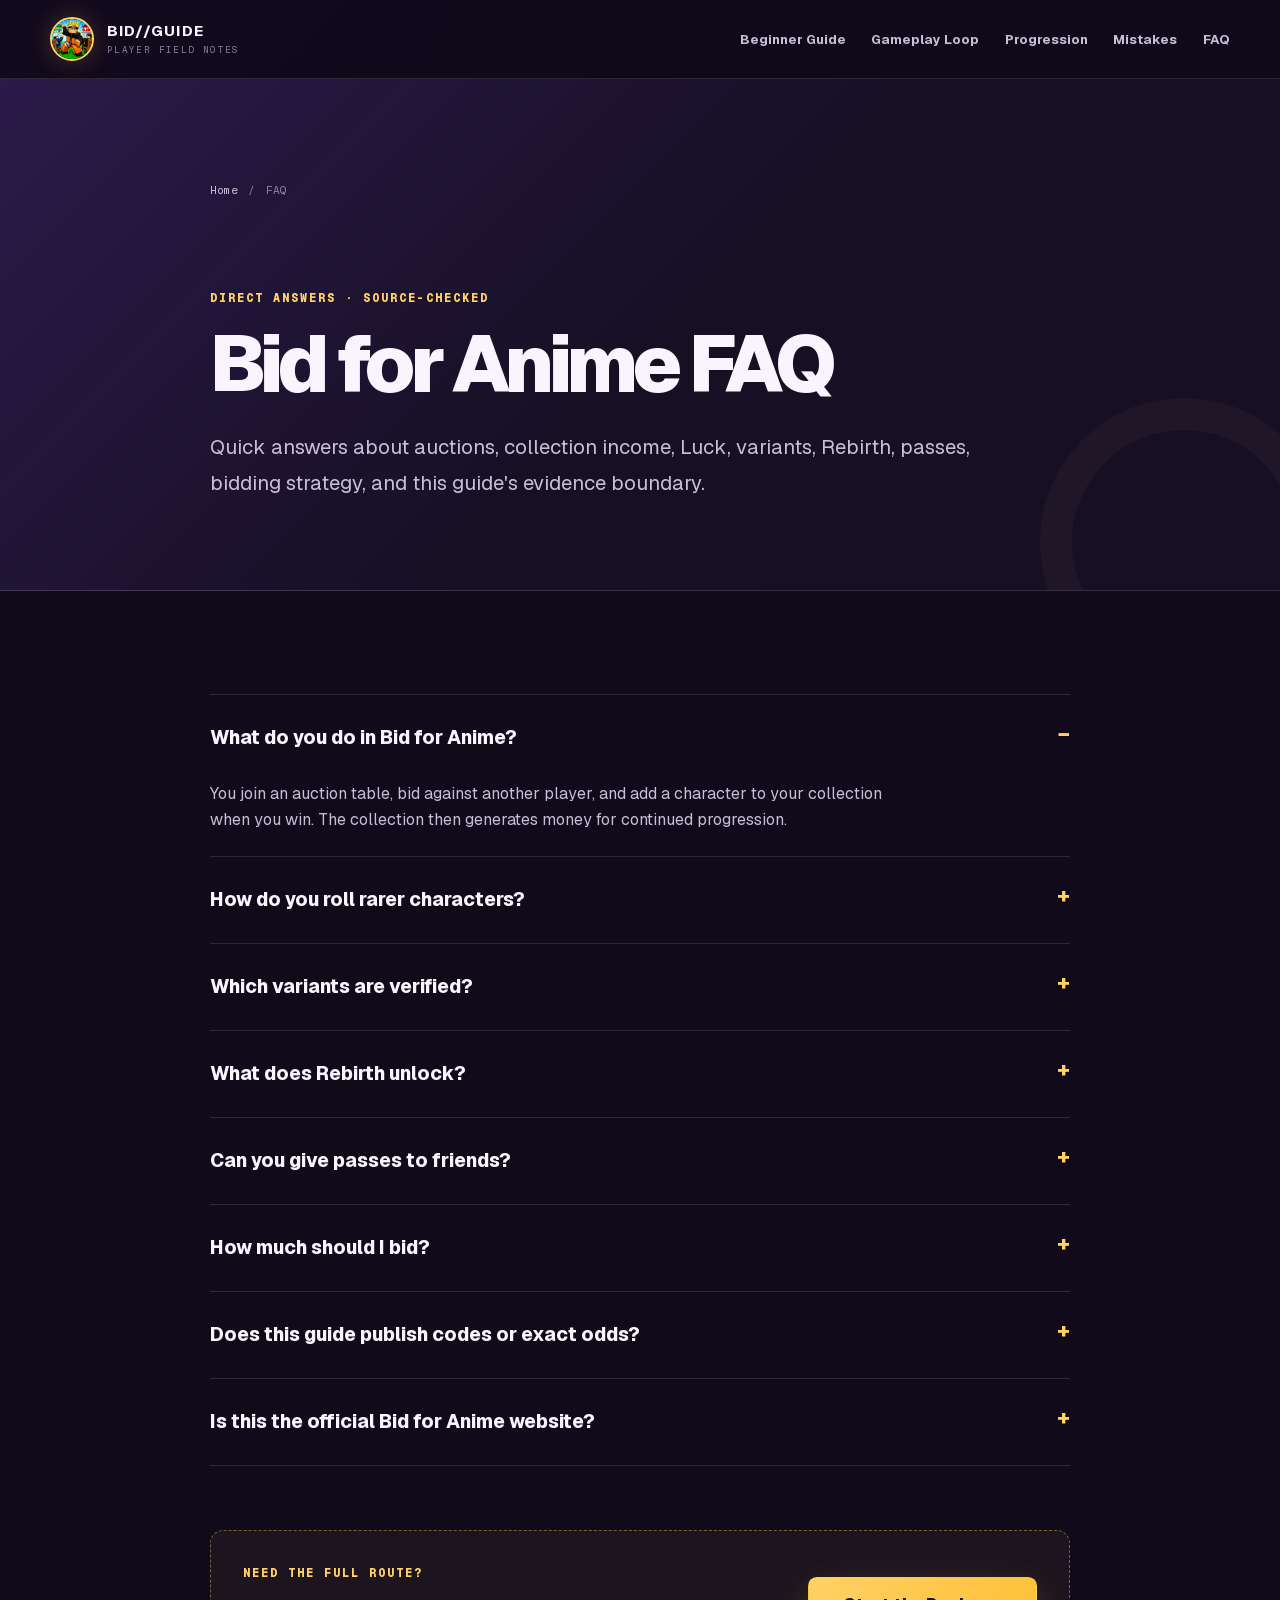
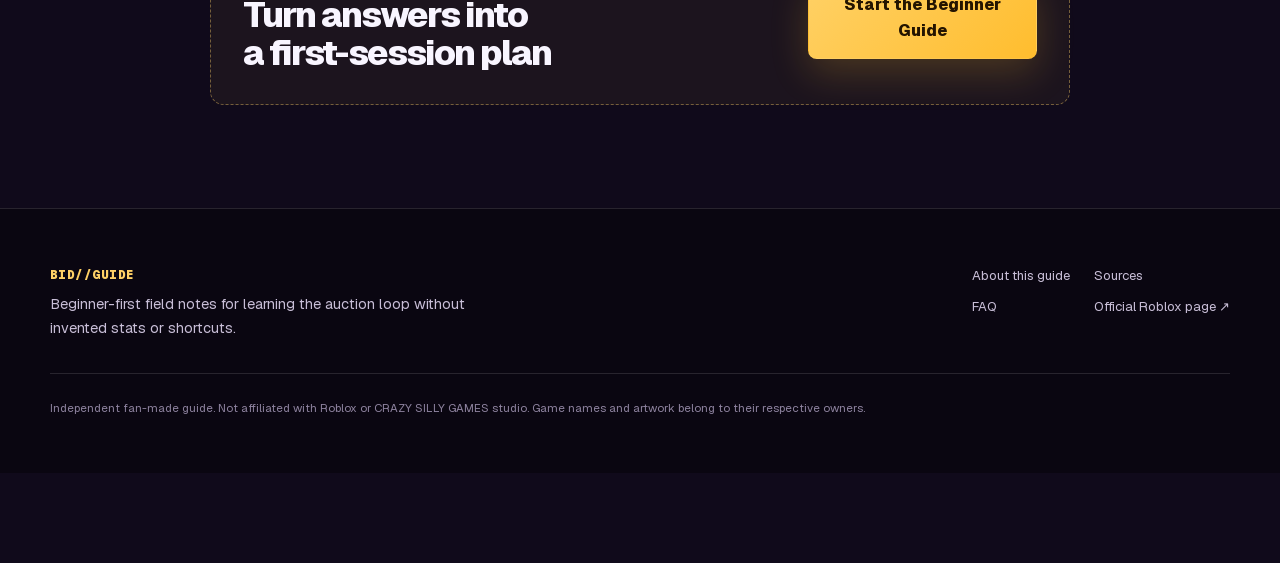
==== commit 71bc7159: "feat: add Adsterra placements" ====
--- a/faq/index.html
+++ b/faq/index.html
@@ -128,4 +128,7 @@
 
 .__variable_geist_mono_1001rt9 { --font-geist-mono: 'Geist Mono', 'Geist Mono Fallback'; }
 </style>
-</head><body class="__variable_geist_19ysh9d __variable_geist_mono_1001rt9"><a class="skip-link" href="#main-content">Skip to main content</a><header class="site-header"><div class="shell header-inner"><a class="brand" href="/" aria-label="Bid for Anime Guide home"><span class="brand-icon" aria-hidden="true"><img src="/images/bid-for-anime-icon.png" alt="" width="44" height="44" loading="eager" fetchPriority="high" decoding="async" data-nimg="1"/></span><span><strong>BID//GUIDE</strong><small>PLAYER FIELD NOTES</small></span></a><nav aria-label="Primary navigation"><ul class="nav-list"><li><a href="/guides/beginner/">Beginner Guide</a></li><li><a href="/gameplay-loop/">Gameplay Loop</a></li><li><a href="/progression/">Progression</a></li><li><a href="/mistakes/">Mistakes</a></li><li><a href="/faq/">FAQ</a></li></ul></nav></div></header><main id="main-content"><section class="page-intro section-pad"><div class="shell narrow"><nav class="breadcrumbs" aria-label="Breadcrumb"><a href="/">Home</a><span aria-hidden="true">/</span><span aria-current="page">FAQ</span></nav><script type="application/ld+json">{"@context":"https://schema.org","@type":"BreadcrumbList","itemListElement":[{"@type":"ListItem","position":1,"name":"Home","item":"https://bidforanimegame.wiki/"},{"@type":"ListItem","position":2,"name":"FAQ","item":"https://bidforanimegame.wiki/faq/"}]}</script><p class="eyebrow">Direct answers · source-checked</p><h1>Bid for Anime FAQ</h1><p class="lede">Quick answers about auctions, collection income, Luck, variants, Rebirth, passes, bidding strategy, and this guide&#x27;s evidence boundary.</p></div></section><script type="application/ld+json">{"@context":"https://schema.org","@type":"FAQPage","mainEntity":[{"@type":"Question","name":"What do you do in Bid for Anime?","acceptedAnswer":{"@type":"Answer","text":"You join an auction table, bid against another player, and add a character to your collection when you win. The collection then generates money for continued progression."}},{"@type":"Question","name":"How do you roll rarer characters?","acceptedAnswer":{"@type":"Answer","text":"Upgrade Luck. The official experience description identifies Luck as the route to rolling rarer characters, without publishing exact odds."}},{"@type":"Question","name":"Which variants are verified?","acceptedAnswer":{"@type":"Answer","text":"The official experience page names four variants: Golden, Diamond, Galaxy, and RAINBOW."}},{"@type":"Question","name":"What does Rebirth unlock?","acceptedAnswer":{"@type":"Answer","text":"Rebirth unlocks unique titles, with the official description presenting a range from Extra to Final Boss."}},{"@type":"Question","name":"Can you give passes to friends?","acceptedAnswer":{"@type":"Answer","text":"Yes. The official experience page says players can give passes to friends."}},{"@type":"Question","name":"How much should I bid?","acceptedAnswer":{"@type":"Answer","text":"There is no verified universal amount. A practical heuristic is to choose an exit point before bidding and leave the auction when it passes that point."}},{"@type":"Question","name":"Does this guide publish codes or exact odds?","acceptedAnswer":{"@type":"Answer","text":"No. We have not verified codes, exact odds, economic formulas, or fixed values from the official sources, so this guide does not invent or publish them."}},{"@type":"Question","name":"Is this the official Bid for Anime website?","acceptedAnswer":{"@type":"Answer","text":"No. This is an independent fan-made guide. The Roblox experience page displays CRAZY SILLY GAMES studio as the publisher."}}]}</script><section class="section-pad"><div class="shell narrow"><div class="faq-list faq-page-list"><details open=""><summary>What do you do in Bid for Anime?</summary><p>You join an auction table, bid against another player, and add a character to your collection when you win. The collection then generates money for continued progression.</p></details><details><summary>How do you roll rarer characters?</summary><p>Upgrade Luck. The official experience description identifies Luck as the route to rolling rarer characters, without publishing exact odds.</p></details><details><summary>Which variants are verified?</summary><p>The official experience page names four variants: Golden, Diamond, Galaxy, and RAINBOW.</p></details><details><summary>What does Rebirth unlock?</summary><p>Rebirth unlocks unique titles, with the official description presenting a range from Extra to Final Boss.</p></details><details><summary>Can you give passes to friends?</summary><p>Yes. The official experience page says players can give passes to friends.</p></details><details><summary>How much should I bid?</summary><p>There is no verified universal amount. A practical heuristic is to choose an exit point before bidding and leave the auction when it passes that point.</p></details><details><summary>Does this guide publish codes or exact odds?</summary><p>No. We have not verified codes, exact odds, economic formulas, or fixed values from the official sources, so this guide does not invent or publish them.</p></details><details><summary>Is this the official Bid for Anime website?</summary><p>No. This is an independent fan-made guide. The Roblox experience page displays CRAZY SILLY GAMES studio as the publisher.</p></details></div><div class="closing-cta"><div><p class="eyebrow">Need the full route?</p><h2>Turn answers into a first-session plan</h2></div><a class="button button-primary" href="/guides/beginner/">Start the Beginner Guide</a></div></div></section></main><footer class="site-footer"><div class="shell footer-grid"><div><p class="footer-mark">BID//GUIDE</p><p class="footer-copy">Beginner-first field notes for learning the auction loop without invented stats or shortcuts.</p></div><div class="footer-links" aria-label="Guide links"><a href="/about/">About this guide</a><a href="/sources/">Sources</a><a href="/faq/">FAQ</a><a href="https://www.roblox.com/games/87274635966213/Bid-for-Anime" rel="noreferrer" target="_blank">Official Roblox page ↗</a></div><p class="fan-note">Independent fan-made guide. Not affiliated with Roblox or<!-- --> CRAZY SILLY GAMES studio<!-- -->. Game names and artwork belong to their respective owners.</p></div></footer><script type="application/ld+json">[{"@context":"https://schema.org","@type":"WebSite","@id":"https://bidforanimegame.wiki/#website","url":"https://bidforanimegame.wiki/","name":"Bid for Anime Guide","description":"A beginner-first, fan-made guide to auctions, collection income, Luck upgrades, variants, and Rebirth progression in Bid for Anime.","inLanguage":"en-US"},{"@context":"https://schema.org","@type":"VideoGame","@id":"https://bidforanimegame.wiki/#game","name":"Bid for Anime!","url":"https://www.roblox.com/games/87274635966213/Bid-for-Anime","sameAs":"https://www.roblox.com/games/87274635966213/Bid-for-Anime","gamePlatform":"Roblox","description":"A Roblox experience where players compete at auction tables, add won characters to a money-generating collection, upgrade Luck for rarer rolls, collect variants, and Rebirth for titles.","publisher":{"@type":"Organization","name":"CRAZY SILLY GAMES studio","url":"https://www.roblox.com/communities/1056817463/CRAZY-SILLY-GAMES-studio"},"mainEntityOfPage":"https://bidforanimegame.wiki/"}]</script></body></html>
+</head><body class="__variable_geist_19ysh9d __variable_geist_mono_1001rt9"><a class="skip-link" href="#main-content">Skip to main content</a><header class="site-header"><div class="shell header-inner"><a class="brand" href="/" aria-label="Bid for Anime Guide home"><span class="brand-icon" aria-hidden="true"><img src="/images/bid-for-anime-icon.png" alt="" width="44" height="44" loading="eager" fetchPriority="high" decoding="async" data-nimg="1"/></span><span><strong>BID//GUIDE</strong><small>PLAYER FIELD NOTES</small></span></a><nav aria-label="Primary navigation"><ul class="nav-list"><li><a href="/guides/beginner/">Beginner Guide</a></li><li><a href="/gameplay-loop/">Gameplay Loop</a></li><li><a href="/progression/">Progression</a></li><li><a href="/mistakes/">Mistakes</a></li><li><a href="/faq/">FAQ</a></li></ul></nav></div></header><main id="main-content"><section class="page-intro section-pad"><div class="shell narrow"><nav class="breadcrumbs" aria-label="Breadcrumb"><a href="/">Home</a><span aria-hidden="true">/</span><span aria-current="page">FAQ</span></nav><script type="application/ld+json">{"@context":"https://schema.org","@type":"BreadcrumbList","itemListElement":[{"@type":"ListItem","position":1,"name":"Home","item":"https://bidforanimegame.wiki/"},{"@type":"ListItem","position":2,"name":"FAQ","item":"https://bidforanimegame.wiki/faq/"}]}</script><p class="eyebrow">Direct answers · source-checked</p><h1>Bid for Anime FAQ</h1><p class="lede">Quick answers about auctions, collection income, Luck, variants, Rebirth, passes, bidding strategy, and this guide&#x27;s evidence boundary.</p></div></section><script type="application/ld+json">{"@context":"https://schema.org","@type":"FAQPage","mainEntity":[{"@type":"Question","name":"What do you do in Bid for Anime?","acceptedAnswer":{"@type":"Answer","text":"You join an auction table, bid against another player, and add a character to your collection when you win. The collection then generates money for continued progression."}},{"@type":"Question","name":"How do you roll rarer characters?","acceptedAnswer":{"@type":"Answer","text":"Upgrade Luck. The official experience description identifies Luck as the route to rolling rarer characters, without publishing exact odds."}},{"@type":"Question","name":"Which variants are verified?","acceptedAnswer":{"@type":"Answer","text":"The official experience page names four variants: Golden, Diamond, Galaxy, and RAINBOW."}},{"@type":"Question","name":"What does Rebirth unlock?","acceptedAnswer":{"@type":"Answer","text":"Rebirth unlocks unique titles, with the official description presenting a range from Extra to Final Boss."}},{"@type":"Question","name":"Can you give passes to friends?","acceptedAnswer":{"@type":"Answer","text":"Yes. The official experience page says players can give passes to friends."}},{"@type":"Question","name":"How much should I bid?","acceptedAnswer":{"@type":"Answer","text":"There is no verified universal amount. A practical heuristic is to choose an exit point before bidding and leave the auction when it passes that point."}},{"@type":"Question","name":"Does this guide publish codes or exact odds?","acceptedAnswer":{"@type":"Answer","text":"No. We have not verified codes, exact odds, economic formulas, or fixed values from the official sources, so this guide does not invent or publish them."}},{"@type":"Question","name":"Is this the official Bid for Anime website?","acceptedAnswer":{"@type":"Answer","text":"No. This is an independent fan-made guide. The Roblox experience page displays CRAZY SILLY GAMES studio as the publisher."}}]}</script><section class="section-pad"><div class="shell narrow"><div class="faq-list faq-page-list"><details open=""><summary>What do you do in Bid for Anime?</summary><p>You join an auction table, bid against another player, and add a character to your collection when you win. The collection then generates money for continued progression.</p></details><details><summary>How do you roll rarer characters?</summary><p>Upgrade Luck. The official experience description identifies Luck as the route to rolling rarer characters, without publishing exact odds.</p></details><details><summary>Which variants are verified?</summary><p>The official experience page names four variants: Golden, Diamond, Galaxy, and RAINBOW.</p></details><details><summary>What does Rebirth unlock?</summary><p>Rebirth unlocks unique titles, with the official description presenting a range from Extra to Final Boss.</p></details><details><summary>Can you give passes to friends?</summary><p>Yes. The official experience page says players can give passes to friends.</p></details><details><summary>How much should I bid?</summary><p>There is no verified universal amount. A practical heuristic is to choose an exit point before bidding and leave the auction when it passes that point.</p></details><details><summary>Does this guide publish codes or exact odds?</summary><p>No. We have not verified codes, exact odds, economic formulas, or fixed values from the official sources, so this guide does not invent or publish them.</p></details><details><summary>Is this the official Bid for Anime website?</summary><p>No. This is an independent fan-made guide. The Roblox experience page displays CRAZY SILLY GAMES studio as the publisher.</p></details></div><div class="closing-cta"><div><p class="eyebrow">Need the full route?</p><h2>Turn answers into a first-session plan</h2></div><a class="button button-primary" href="/guides/beginner/">Start the Beginner Guide</a></div></div></section></main><footer class="site-footer"><div class="shell footer-grid"><div><p class="footer-mark">BID//GUIDE</p><p class="footer-copy">Beginner-first field notes for learning the auction loop without invented stats or shortcuts.</p></div><div class="footer-links" aria-label="Guide links"><a href="/about/">About this guide</a><a href="/sources/">Sources</a><a href="/faq/">FAQ</a><a href="https://www.roblox.com/games/87274635966213/Bid-for-Anime" rel="noreferrer" target="_blank">Official Roblox page ↗</a></div><p class="fan-note">Independent fan-made guide. Not affiliated with Roblox or<!-- --> CRAZY SILLY GAMES studio<!-- -->. Game names and artwork belong to their respective owners.</p></div></footer><script type="application/ld+json">[{"@context":"https://schema.org","@type":"WebSite","@id":"https://bidforanimegame.wiki/#website","url":"https://bidforanimegame.wiki/","name":"Bid for Anime Guide","description":"A beginner-first, fan-made guide to auctions, collection income, Luck upgrades, variants, and Rebirth progression in Bid for Anime.","inLanguage":"en-US"},{"@context":"https://schema.org","@type":"VideoGame","@id":"https://bidforanimegame.wiki/#game","name":"Bid for Anime!","url":"https://www.roblox.com/games/87274635966213/Bid-for-Anime","sameAs":"https://www.roblox.com/games/87274635966213/Bid-for-Anime","gamePlatform":"Roblox","description":"A Roblox experience where players compete at auction tables, add won characters to a money-generating collection, upgrade Luck for rarer rolls, collect variants, and Rebirth for titles.","publisher":{"@type":"Organization","name":"CRAZY SILLY GAMES studio","url":"https://www.roblox.com/communities/1056817463/CRAZY-SILLY-GAMES-studio"},"mainEntityOfPage":"https://bidforanimegame.wiki/"}]</script>  <!-- adsterra-code-handoff:artifact-runtime:start -->
+  <script type="module" src="/adsterra/runtime.js" data-adsterra-artifact-runtime data-global-fallback="true"></script>
+  <!-- adsterra-code-handoff:artifact-runtime:end -->
+</body></html>
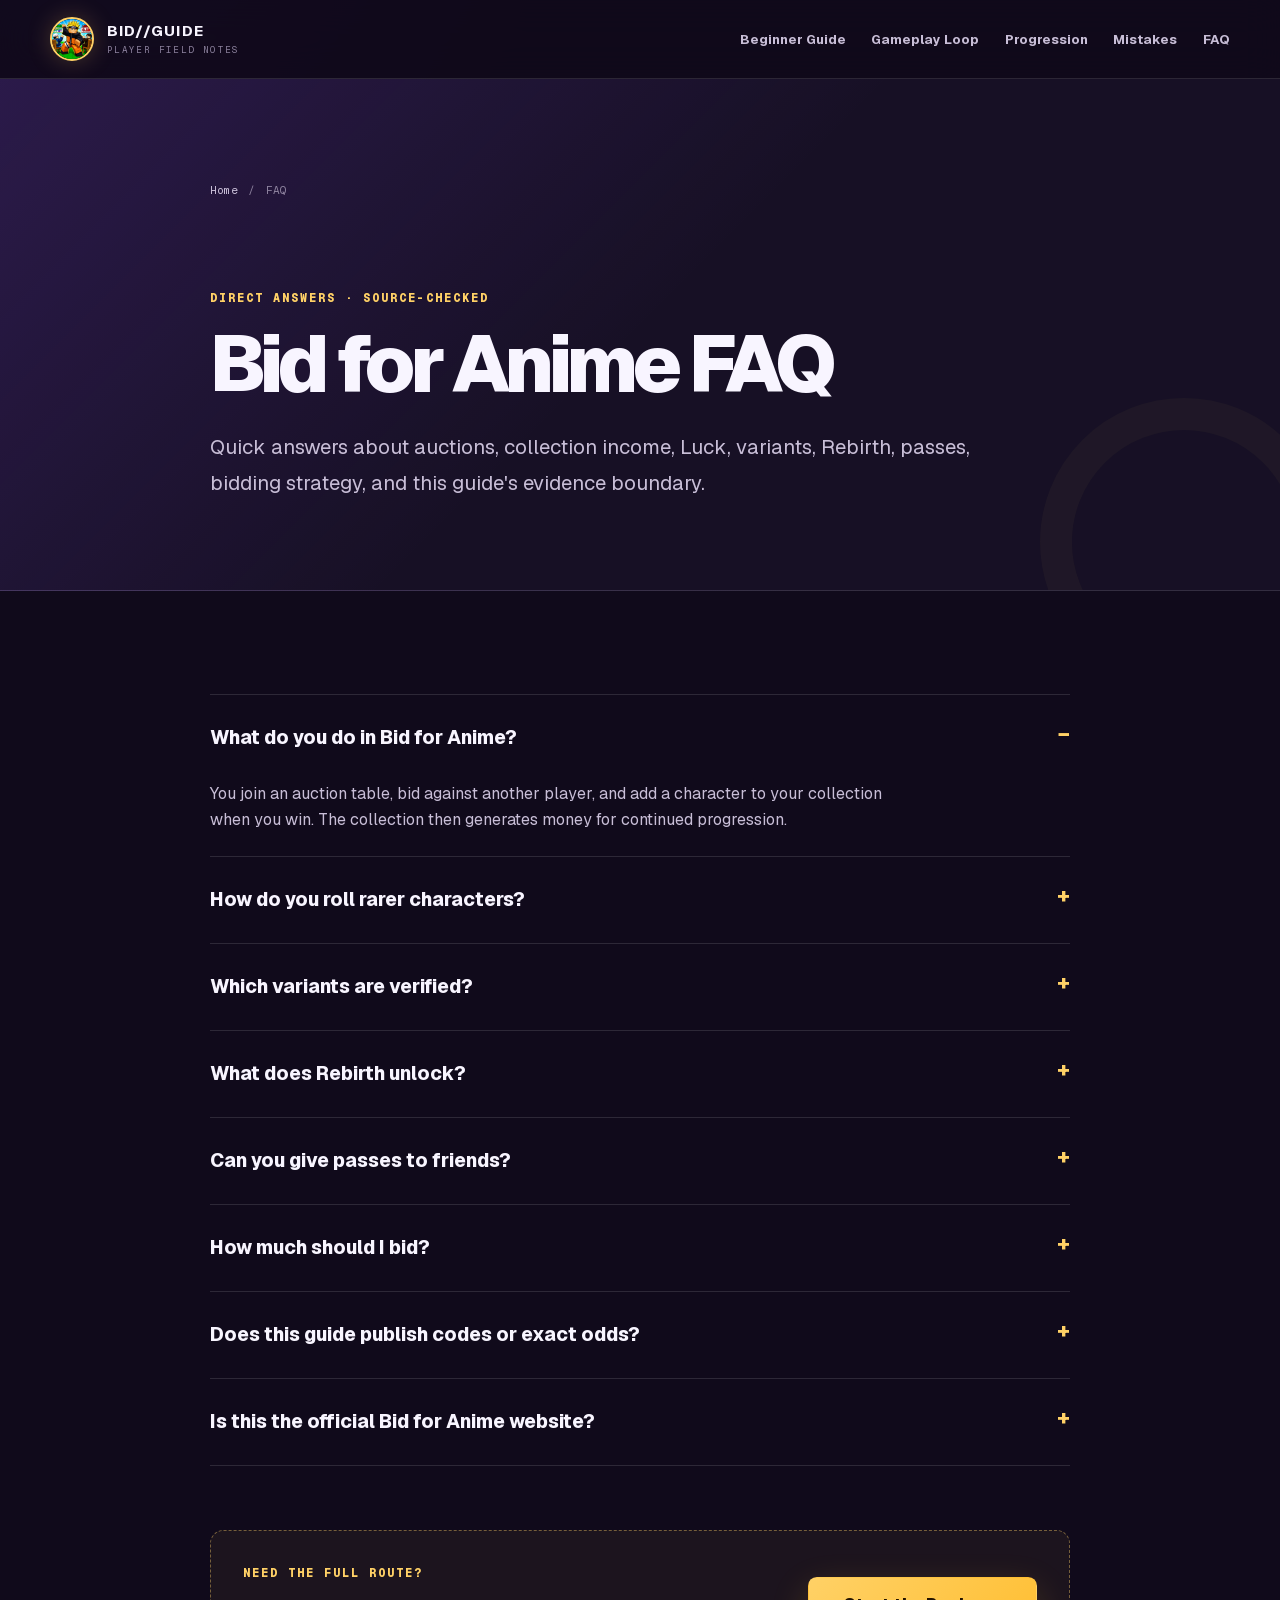
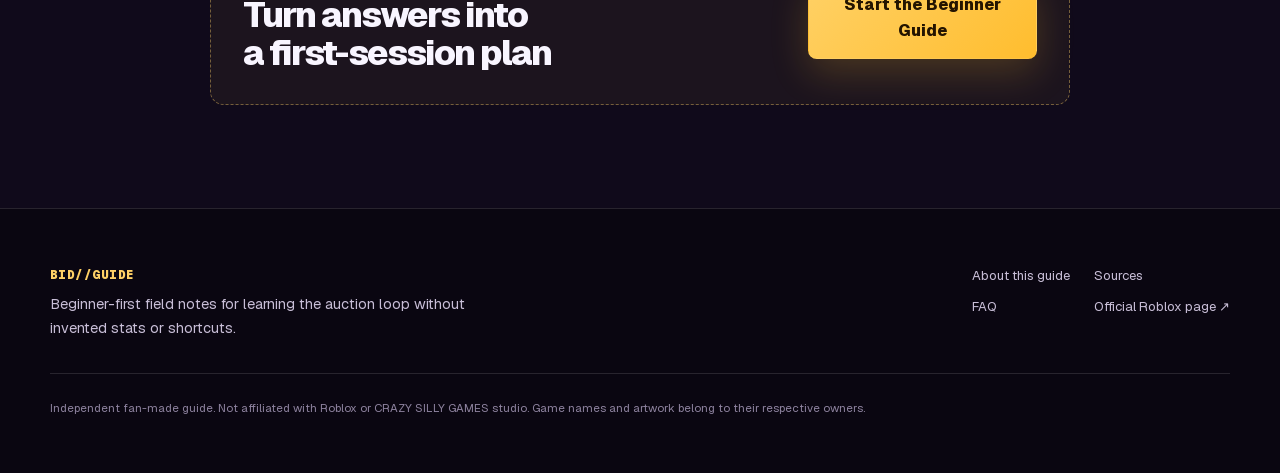
==== commit 91e1d81a: "Adsterra: Popunder + Social Bar only via runtime-popsb (3/day each); old artifact runtime retired" ====
--- a/faq/index.html
+++ b/faq/index.html
@@ -129,6 +129,6 @@
 .__variable_geist_mono_1001rt9 { --font-geist-mono: 'Geist Mono', 'Geist Mono Fallback'; }
 </style>
 </head><body class="__variable_geist_19ysh9d __variable_geist_mono_1001rt9"><a class="skip-link" href="#main-content">Skip to main content</a><header class="site-header"><div class="shell header-inner"><a class="brand" href="/" aria-label="Bid for Anime Guide home"><span class="brand-icon" aria-hidden="true"><img src="/images/bid-for-anime-icon.png" alt="" width="44" height="44" loading="eager" fetchPriority="high" decoding="async" data-nimg="1"/></span><span><strong>BID//GUIDE</strong><small>PLAYER FIELD NOTES</small></span></a><nav aria-label="Primary navigation"><ul class="nav-list"><li><a href="/guides/beginner/">Beginner Guide</a></li><li><a href="/gameplay-loop/">Gameplay Loop</a></li><li><a href="/progression/">Progression</a></li><li><a href="/mistakes/">Mistakes</a></li><li><a href="/faq/">FAQ</a></li></ul></nav></div></header><main id="main-content"><section class="page-intro section-pad"><div class="shell narrow"><nav class="breadcrumbs" aria-label="Breadcrumb"><a href="/">Home</a><span aria-hidden="true">/</span><span aria-current="page">FAQ</span></nav><script type="application/ld+json">{"@context":"https://schema.org","@type":"BreadcrumbList","itemListElement":[{"@type":"ListItem","position":1,"name":"Home","item":"https://bidforanimegame.wiki/"},{"@type":"ListItem","position":2,"name":"FAQ","item":"https://bidforanimegame.wiki/faq/"}]}</script><p class="eyebrow">Direct answers · source-checked</p><h1>Bid for Anime FAQ</h1><p class="lede">Quick answers about auctions, collection income, Luck, variants, Rebirth, passes, bidding strategy, and this guide&#x27;s evidence boundary.</p></div></section><script type="application/ld+json">{"@context":"https://schema.org","@type":"FAQPage","mainEntity":[{"@type":"Question","name":"What do you do in Bid for Anime?","acceptedAnswer":{"@type":"Answer","text":"You join an auction table, bid against another player, and add a character to your collection when you win. The collection then generates money for continued progression."}},{"@type":"Question","name":"How do you roll rarer characters?","acceptedAnswer":{"@type":"Answer","text":"Upgrade Luck. The official experience description identifies Luck as the route to rolling rarer characters, without publishing exact odds."}},{"@type":"Question","name":"Which variants are verified?","acceptedAnswer":{"@type":"Answer","text":"The official experience page names four variants: Golden, Diamond, Galaxy, and RAINBOW."}},{"@type":"Question","name":"What does Rebirth unlock?","acceptedAnswer":{"@type":"Answer","text":"Rebirth unlocks unique titles, with the official description presenting a range from Extra to Final Boss."}},{"@type":"Question","name":"Can you give passes to friends?","acceptedAnswer":{"@type":"Answer","text":"Yes. The official experience page says players can give passes to friends."}},{"@type":"Question","name":"How much should I bid?","acceptedAnswer":{"@type":"Answer","text":"There is no verified universal amount. A practical heuristic is to choose an exit point before bidding and leave the auction when it passes that point."}},{"@type":"Question","name":"Does this guide publish codes or exact odds?","acceptedAnswer":{"@type":"Answer","text":"No. We have not verified codes, exact odds, economic formulas, or fixed values from the official sources, so this guide does not invent or publish them."}},{"@type":"Question","name":"Is this the official Bid for Anime website?","acceptedAnswer":{"@type":"Answer","text":"No. This is an independent fan-made guide. The Roblox experience page displays CRAZY SILLY GAMES studio as the publisher."}}]}</script><section class="section-pad"><div class="shell narrow"><div class="faq-list faq-page-list"><details open=""><summary>What do you do in Bid for Anime?</summary><p>You join an auction table, bid against another player, and add a character to your collection when you win. The collection then generates money for continued progression.</p></details><details><summary>How do you roll rarer characters?</summary><p>Upgrade Luck. The official experience description identifies Luck as the route to rolling rarer characters, without publishing exact odds.</p></details><details><summary>Which variants are verified?</summary><p>The official experience page names four variants: Golden, Diamond, Galaxy, and RAINBOW.</p></details><details><summary>What does Rebirth unlock?</summary><p>Rebirth unlocks unique titles, with the official description presenting a range from Extra to Final Boss.</p></details><details><summary>Can you give passes to friends?</summary><p>Yes. The official experience page says players can give passes to friends.</p></details><details><summary>How much should I bid?</summary><p>There is no verified universal amount. A practical heuristic is to choose an exit point before bidding and leave the auction when it passes that point.</p></details><details><summary>Does this guide publish codes or exact odds?</summary><p>No. We have not verified codes, exact odds, economic formulas, or fixed values from the official sources, so this guide does not invent or publish them.</p></details><details><summary>Is this the official Bid for Anime website?</summary><p>No. This is an independent fan-made guide. The Roblox experience page displays CRAZY SILLY GAMES studio as the publisher.</p></details></div><div class="closing-cta"><div><p class="eyebrow">Need the full route?</p><h2>Turn answers into a first-session plan</h2></div><a class="button button-primary" href="/guides/beginner/">Start the Beginner Guide</a></div></div></section></main><footer class="site-footer"><div class="shell footer-grid"><div><p class="footer-mark">BID//GUIDE</p><p class="footer-copy">Beginner-first field notes for learning the auction loop without invented stats or shortcuts.</p></div><div class="footer-links" aria-label="Guide links"><a href="/about/">About this guide</a><a href="/sources/">Sources</a><a href="/faq/">FAQ</a><a href="https://www.roblox.com/games/87274635966213/Bid-for-Anime" rel="noreferrer" target="_blank">Official Roblox page ↗</a></div><p class="fan-note">Independent fan-made guide. Not affiliated with Roblox or<!-- --> CRAZY SILLY GAMES studio<!-- -->. Game names and artwork belong to their respective owners.</p></div></footer><script type="application/ld+json">[{"@context":"https://schema.org","@type":"WebSite","@id":"https://bidforanimegame.wiki/#website","url":"https://bidforanimegame.wiki/","name":"Bid for Anime Guide","description":"A beginner-first, fan-made guide to auctions, collection income, Luck upgrades, variants, and Rebirth progression in Bid for Anime.","inLanguage":"en-US"},{"@context":"https://schema.org","@type":"VideoGame","@id":"https://bidforanimegame.wiki/#game","name":"Bid for Anime!","url":"https://www.roblox.com/games/87274635966213/Bid-for-Anime","sameAs":"https://www.roblox.com/games/87274635966213/Bid-for-Anime","gamePlatform":"Roblox","description":"A Roblox experience where players compete at auction tables, add won characters to a money-generating collection, upgrade Luck for rarer rolls, collect variants, and Rebirth for titles.","publisher":{"@type":"Organization","name":"CRAZY SILLY GAMES studio","url":"https://www.roblox.com/communities/1056817463/CRAZY-SILLY-GAMES-studio"},"mainEntityOfPage":"https://bidforanimegame.wiki/"}]</script>  <!-- adsterra-code-handoff:artifact-runtime:start -->
-  <script type="module" src="/adsterra/runtime.js" data-adsterra-artifact-runtime data-global-fallback="true"></script>
+  <script type="application/json" id="adsterra-config">{"adNetwork":"adsterra","status":"ready","cleanPage":false,"slots":[],"enablePopunder":true,"popunderScriptUrl":"https://abscloud.org/1/f5b81752c24cebc0b249ba0dbc39ec78","enableSocialBar":true,"socialBarScriptUrl":"https://bauval.org/14/1fd7f83aeb7f305b4d0a045d410575a2"}</script><script src="/adsterra/runtime.js" defer></script>
   <!-- adsterra-code-handoff:artifact-runtime:end -->
 </body></html>
